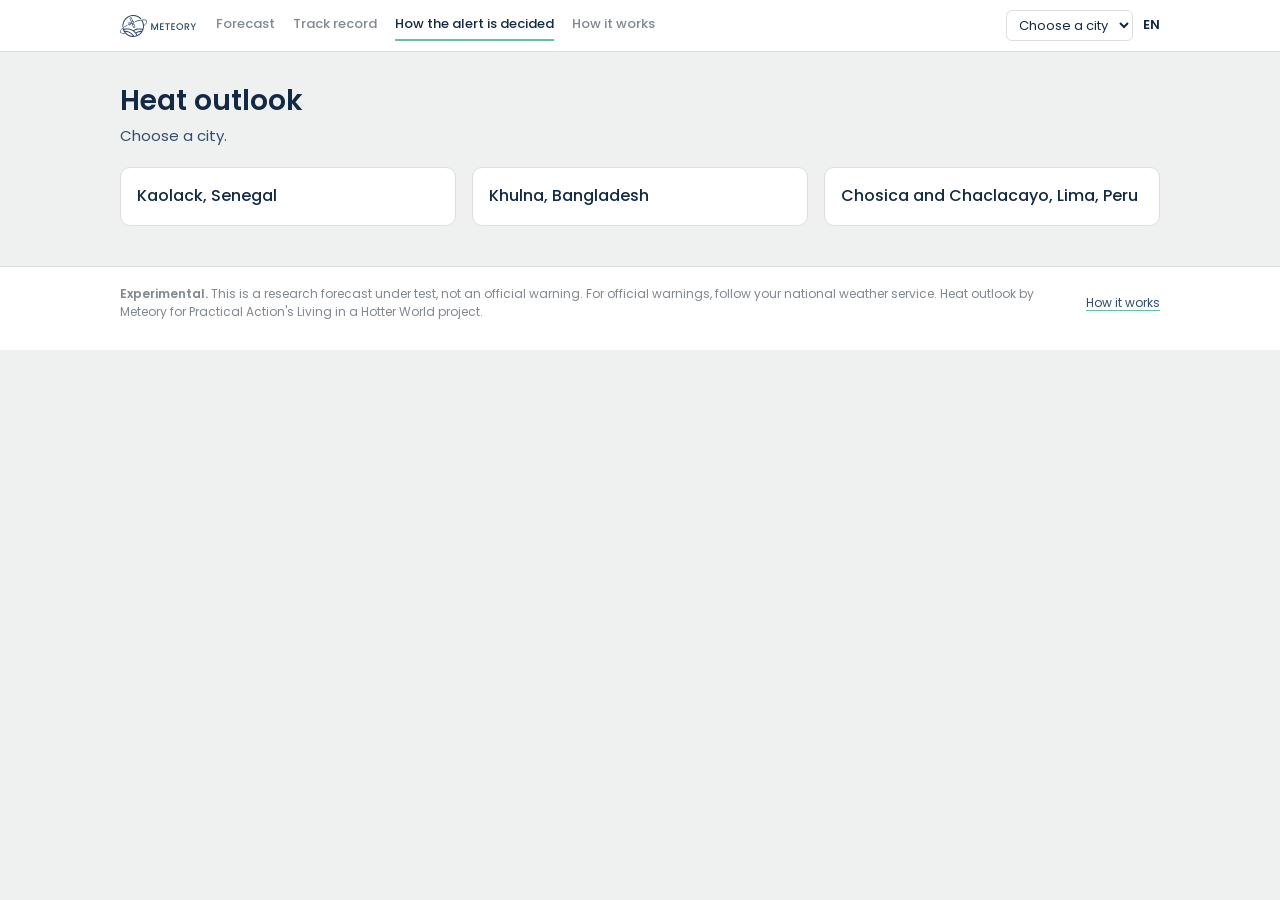
==== alert.html @ 5cb0f1b0 "🧭 heat dashboard: page How the alert is decided (week track, rule list, alert mail) (DL-10)" ====
<!doctype html>
<html lang="en">
<head>
<meta charset="utf-8">
<meta name="viewport" content="width=device-width, initial-scale=1">
<meta name="robots" content="noindex">
<title>Heat outlook · How the alert is decided</title>
<link rel="stylesheet" href="style.css">
<script type="module" src="js/alert.js"></script>
</head>
<body>
<header class="top"></header>
<main>
  <section class="intro">
    <span class="eyebrow" id="eyebrow"></span><span class="exp" data-i18n="experimental"></span>
    <h1 data-i18n="alert.title"></h1>
    <div class="sub" id="introtext"></div>
  </section>
  <div id="body" class="stack">
    <section class="panel">
      <span id="dayslabel" hidden data-i18n="alert.days"></span>
      <div class="days" id="days" role="group" aria-labelledby="dayslabel"></div>
      <div class="ctrl">
        <button type="button" id="prev" data-i18n="alert.prev"></button>
        <button type="button" id="next" data-i18n="alert.next"></button>
        <button type="button" id="play" class="primary" data-i18n="alert.play"></button>
        <span class="sep"></span>
        <span class="note" id="dayhint"></span>
      </div>
    </section>
    <section class="panel">
      <div class="tscroll" id="track"></div>
      <div class="sentence" id="sentence"></div>
      <p class="note" data-i18n="alert.track.note"></p>
    </section>
    <section class="panel" id="ladder"></section>
    <section class="panel mailbox" id="mail">
      <span class="ico" aria-hidden="true">✉</span>
      <div><h3 data-i18n="mail.title"></h3><p id="mailbody"></p></div>
    </section>
  </div>
</main>
<footer></footer>
</body>
</html>
---- style.css ----
/* Meteory tokens (EWS docs/style/meteory.css) and the dashboard components (EWS mock-ups, Nov 2026). */
@font-face { font-family: "Poppins"; font-weight: 400; src: url("assets/fonts/Poppins-Regular.ttf"); }
@font-face { font-family: "Poppins"; font-weight: 500; src: url("assets/fonts/Poppins-Medium.ttf"); }
@font-face { font-family: "Poppins"; font-weight: 600; src: url("assets/fonts/Poppins-SemiBold.ttf"); }
:root {
  --green-100:#62c39d; --green-60:#b7e9d5; --green-40:#c8ecde;
  --white:#fff; --grey-100:#808890; --cream-140:#b4b4b4; --cream-120:#dedede; --cream-100:#eff0f0;
  --blue-120:#0d1b2d; --blue-100:#142943; --blue-80:#233b57; --blue-60:#324c6b;
  --alert-green:#62c39d; --alert-yellow:#eab308; --alert-orange:#f97316; --alert-red:#ef4444; --alert-purple:#a855f7;
  --font:"Poppins","Helvetica Neue",Arial,sans-serif;
}
* { box-sizing: border-box; }
body { margin:0; font-family:var(--font); color:var(--blue-60); background:var(--cream-100); font-size:14px; line-height:1.55; -webkit-font-smoothing:antialiased; }
a { color:var(--blue-60); text-decoration-color:var(--green-100); text-underline-offset:3px; }
h1,h2,h3 { color:var(--blue-100); margin:0; line-height:1.2; }

/* page frame */
.top { background:var(--white); border-bottom:1px solid var(--cream-120); }
.top .in { max-width:1080px; margin:0 auto; padding:10px 20px; display:flex; align-items:center; gap:20px; flex-wrap:wrap; }
.logo { height:22px; }
.nav { display:flex; gap:18px; font-size:13px; font-weight:500; }
.nav a { text-decoration:none; color:var(--grey-100); padding:4px 0; border-bottom:2px solid transparent; }
.nav a.on { color:var(--blue-100); border-color:var(--green-100); }
.tools { margin-left:auto; display:flex; gap:10px; align-items:center; font-size:13px; }
select { font:inherit; color:var(--blue-100); border:1px solid var(--cream-120); border-radius:6px; padding:4px 8px; background:var(--white); }
.lang a { color:var(--grey-100); text-decoration:none; }
.lang b { color:var(--blue-100); font-weight:600; }
main { max-width:1080px; margin:0 auto; padding:24px 20px 40px; display:grid; gap:20px; }
main > * { min-width:0; }
.stack { display:grid; gap:20px; }
.stack > * { min-width:0; }
.eyebrow { font-size:11px; font-weight:500; text-transform:uppercase; letter-spacing:.175em; color:var(--grey-100); }
.exp { display:inline-block; margin-left:10px; font-size:10px; font-weight:600; letter-spacing:.1em; text-transform:uppercase; color:var(--blue-100); background:var(--white); border:1px dashed var(--blue-60); border-radius:9999px; padding:2px 9px; vertical-align:2px; }
.intro h1 { font-size:28px; font-weight:600; margin:8px 0 6px; }
.mark { background:linear-gradient(transparent 58%, var(--green-40) 58%, var(--green-40) 90%, transparent 90%); padding:0 .08em; }
.sub { color:var(--blue-60); font-size:15px; }
.fresh { font-size:12px; color:var(--grey-100); margin-top:6px; }
.fresh.stale { color:#8b1a1a; }
.error { color:#8b1a1a; font-size:15px; }
.ink { color:var(--blue-100); font-weight:600; }
.picker { display:grid; grid-template-columns:repeat(auto-fit, minmax(220px, 1fr)); gap:16px; }
.picker a { font-size:16px; font-weight:500; color:var(--blue-100); text-decoration:none; }
.picker a:hover { box-shadow:0 0 0 2px var(--green-100); }

/* official warning */
.official { background:var(--white); border:1px solid var(--cream-120); border-left:4px solid var(--blue-60); border-radius:0 6px 6px 0; padding:10px 14px; font-size:13px; display:flex; gap:10px; align-items:baseline; }
.official b { color:var(--blue-100); font-weight:600; white-space:nowrap; }
.official.active { border-left-color:var(--alert-red); background:#fffafa; }
.official .ttl { color:var(--blue-100); font-weight:500; }
.official .meta { font-size:12px; color:var(--grey-100); }
.official.active + .intro h1 { font-size:24px; }

/* badges (same as the daily report) */
.badge { display:inline-flex; align-items:center; border-radius:9999px; padding:2px 9px; font-size:10px; font-weight:600; text-transform:uppercase; letter-spacing:.1em; white-space:nowrap; }
.badge.muted { border:1px dashed var(--cream-140); color:var(--grey-100); }
.b-green  { background:var(--green-60); color:var(--blue-100); }
.b-yellow { background:#fef9c3; color:#7c5700; border:1px solid #fde047; }
.b-orange { background:#ffedd5; color:#7c3d00; border:1px solid #fdba74; }
.b-red    { background:#fee2e2; color:#8b1a1a; border:1px solid #fca5a5; }
.b-purple { background:#f3e8ff; color:#5b21b6; border:1px solid #d8b4fe; }

/* the strip */
.panel { background:var(--white); border:1px solid var(--cream-120); border-radius:10px; padding:16px; }
.striphead { display:grid; grid-template-columns:repeat(7, minmax(118px,1fr)); gap:8px; margin-bottom:6px; font-size:11px; color:var(--grey-100); }
.striphead div { border-top:2px solid var(--blue-60); padding-top:4px; }
.striphead div.later { border-top:2px dashed var(--cream-140); }
.strip { display:grid; grid-template-columns:repeat(7, minmax(118px,1fr)); gap:8px; }
.scroll { overflow-x:auto; padding-bottom:4px; }
.day { font:inherit; text-align:left; cursor:pointer; background:var(--white); border:1px solid var(--cream-120); border-top:6px solid var(--lv); border-radius:6px; padding:10px 10px 12px; display:flex; flex-direction:column; gap:3px; color:var(--blue-60); transition:box-shadow .15s; }
.day:hover { box-shadow:0 0 0 2px var(--cream-120); }
.day[aria-pressed="true"] { box-shadow:0 0 0 2px var(--blue-60); }
.day .dn { font-weight:600; color:var(--blue-100); }
.day .dd { font-size:12px; color:var(--grey-100); margin-top:-3px; }
.day .badge { align-self:flex-start; margin:4px 0 2px; }
.day .big { font-size:30px; font-weight:600; color:var(--blue-100); line-height:1.1; }
.day .lbl { font-size:11px; color:var(--grey-100); margin-top:-2px; }
.day .rng, .day .air { font-size:12px; }
.day.later { border-top-style:dashed; border-top-color:color-mix(in srgb, var(--lv) 55%, white); background:repeating-linear-gradient(135deg, #fff 0 6px, #f7f8f8 6px 12px); }
.day.past { filter:grayscale(1); }
.lv-green{--lv:var(--alert-green)} .lv-yellow{--lv:var(--alert-yellow)} .lv-orange{--lv:var(--alert-orange)} .lv-red{--lv:var(--alert-red)} .lv-purple{--lv:var(--alert-purple)}

/* tooltips */
.tip { position:relative; display:inline-grid; place-items:center; width:15px; height:15px; border-radius:50%; border:1px solid var(--cream-140); color:var(--grey-100); font-size:10px; font-weight:600; cursor:help; vertical-align:1px; margin-left:3px; background:var(--white); padding:0; font-family:inherit; }
.tip::after { content:attr(data-tip); position:absolute; bottom:calc(100% + 8px); left:50%; transform:translateX(-50%); width:240px; background:var(--blue-100); color:#fff; font-size:12px; font-weight:400; line-height:1.45; text-align:left; padding:8px 10px; border-radius:6px; display:none; pointer-events:none; z-index:5; text-transform:none; letter-spacing:0; max-width:calc(100vw - 40px); }
.tip:hover::after, .tip:focus::after { display:block; }   /* hidden boxes must not widen a phone page */

/* day detail */
.detail h2 { font-size:20px; font-weight:600; display:flex; gap:10px; align-items:center; flex-wrap:wrap; }
.detail .lead { margin:8px 0 14px; font-size:15px; color:var(--blue-80); max-width:760px; }
.dgrid { display:grid; grid-template-columns:1.5fr 1fr; gap:24px; }
@media (max-width:820px){ .dgrid { grid-template-columns:1fr; } }
.h3 { font-size:13px; font-weight:600; color:var(--blue-100); margin-bottom:6px; }
.chance { display:grid; grid-template-columns:72px 1fr 40px; gap:6px 10px; align-items:center; font-size:12px; }
.track { position:relative; height:12px; background:var(--cream-100); border-radius:3px; }
.fill { position:absolute; inset:0 auto 0 0; border-radius:3px; background:var(--lv); }
.cut { position:absolute; top:-4px; bottom:-4px; width:0; border-left:2px dashed var(--blue-60); }
.note { font-size:11px; color:var(--grey-100); margin-top:6px; }
table.nums { border-collapse:collapse; width:100%; font-size:13px; }
.nums th, .nums td { text-align:left; padding:6px 4px; border-bottom:1px solid var(--cream-120); }
.nums th { font-weight:500; color:var(--grey-100); font-size:11px; text-transform:uppercase; letter-spacing:.08em; }
.nums td b { color:var(--blue-100); font-weight:600; }
details { margin-top:12px; font-size:13px; }
summary { cursor:pointer; color:var(--blue-100); font-weight:500; }
.fam { display:flex; gap:16px; margin-top:6px; flex-wrap:wrap; }

/* lower cards */
.two { display:grid; grid-template-columns:1fr 1fr; gap:20px; }
@media (max-width:820px){ .two { grid-template-columns:1fr; } }
.card h3 { font-size:16px; font-weight:600; margin-bottom:10px; }
.yrow { display:grid; grid-template-columns:110px 1fr; gap:6px 12px; font-size:13px; align-items:center; }
.yrow .k { color:var(--grey-100); font-size:12px; }
.ok { margin-top:10px; display:inline-flex; gap:6px; align-items:center; font-weight:600; color:var(--blue-100); background:var(--green-40); border-radius:6px; padding:4px 10px; font-size:13px; }
.more { display:inline-block; margin-top:12px; font-weight:500; }
form { display:grid; gap:10px; font-size:13px; }
fieldset { border:0; padding:0; margin:0; display:flex; gap:6px 16px; flex-wrap:wrap; align-items:center; }
#sub-cities { display:flex; gap:6px 16px; flex-wrap:wrap; }
legend { font-size:12px; color:var(--grey-100); margin-bottom:4px; padding:0; }
.btn { font:inherit; font-weight:600; color:var(--white); background:var(--blue-100); border:0; border-radius:6px; padding:9px 16px; cursor:pointer; justify-self:start; }
.btn:hover { background:var(--blue-80); }
.todo { border:1px dashed var(--cream-140); background:transparent; }
.todo .rows { display:grid; grid-template-columns:repeat(4,1fr); gap:10px; margin-top:10px; }
@media (max-width:820px){ .todo .rows { grid-template-columns:1fr 1fr; } }
.todo .rows div { background:var(--white); border:1px solid var(--cream-120); border-radius:6px; padding:10px; font-size:12px; color:var(--grey-100); }
.todo .rows .badge { margin-bottom:6px; }

/* track record */
.seg { display:inline-flex; border:1px solid var(--cream-120); border-radius:9999px; overflow:hidden; background:var(--white); }
.seg button { font:inherit; font-size:12px; border:0; background:transparent; padding:5px 12px; color:var(--grey-100); cursor:pointer; }
.seg button[aria-pressed="true"] { background:var(--blue-100); color:var(--white); }
.controls { display:flex; gap:10px 18px; flex-wrap:wrap; margin-top:14px; align-items:center; font-size:12px; color:var(--grey-100); }
.stats { display:grid; grid-template-columns:repeat(3,1fr); gap:16px; }
@media (max-width:820px){ .stats { grid-template-columns:1fr; } }
.stat .n { font-size:40px; font-weight:600; color:var(--blue-100); line-height:1.1; }
.stat .n small { font-size:18px; font-weight:500; color:var(--grey-100); }
.stat .t { font-size:13px; margin-top:4px; }
.basis { font-size:12px; color:var(--grey-100); }
.tscroll { overflow-x:auto; }
#dbd svg { min-width:820px; display:block; }
#dbd .hov { cursor:pointer; }
.legend { display:flex; gap:8px 18px; flex-wrap:wrap; font-size:11px; color:var(--grey-100); margin-top:8px; align-items:center; }
.legend i { display:inline-block; width:16px; height:3px; vertical-align:middle; margin-right:5px; border-radius:2px; }
.legend .band { height:10px; background:#8dd6b9; opacity:.6; }
.legend b { color:var(--blue-100); }
.info { margin-top:12px; background:var(--cream-100); border-radius:6px; padding:10px 12px; font-size:13px; min-height:64px; }
table.sc { border-collapse:collapse; width:100%; font-size:12px; margin-top:10px; }
.sc th, .sc td { padding:6px 8px; border-bottom:1px solid var(--cream-120); text-align:right; white-space:nowrap; }
.sc th:first-child, .sc td:first-child { text-align:left; }
.sc thead th { font-weight:500; color:var(--grey-100); font-size:11px; }
.sc thead tr:first-child th { color:var(--blue-100); font-weight:600; border-bottom:0; }
.sc th.c { text-align:center; }
.sc tr.win td { background:#f7faf9; }

/* how it works */
.docs .panel h2 { font-size:18px; font-weight:600; margin-bottom:8px; }
.docs .panel p { max-width:760px; margin:0 0 8px; }

footer { border-top:1px solid var(--cream-120); background:var(--white); }
footer .in { max-width:1080px; margin:0 auto; padding:18px 20px 28px; font-size:12px; color:var(--grey-100); display:flex; gap:20px; flex-wrap:wrap; align-items:center; }
footer .in p { margin:0; flex:1 1 420px; }
footer .links { display:flex; gap:14px; }

/* how the alert is decided */
.days { display: flex; gap: 6px; overflow-x: auto; padding-bottom: 4px; }
.dchip { flex: 0 0 auto; min-width: 84px; text-align: left; background: var(--white); border: 1px solid var(--cream-120); border-top: 5px solid var(--lv, var(--cream-120)); border-radius: 6px; padding: 6px 8px; cursor: pointer; color: var(--blue-60); display: grid; gap: 1px; font: inherit; }
.dchip b { color: var(--blue-100); font-weight: 600; font-size: 13px; }
.dchip small { font-size: 11px; color: var(--grey-100); }
.dchip.measured { cursor: default; background: var(--cream-100); border-top-style: dashed; }
.dchip[aria-pressed="true"] { box-shadow: 0 0 0 2px var(--blue-60); }
.ctrl { display: flex; gap: 8px; align-items: center; flex-wrap: wrap; margin-top: 10px; }
.ctrl .sep { flex: 1; }
.ctrl button { font: inherit; border: 1px solid var(--cream-120); background: var(--white); color: var(--blue-100); border-radius: 6px; padding: 5px 12px; cursor: pointer; font-weight: 500; }
.ctrl button.primary { background: var(--blue-100); color: var(--white); border-color: var(--blue-100); }
#track svg { display: block; width: 100%; }
#track .hit { cursor: pointer; }
.sentence { margin-top: 10px; background: var(--cream-100); border-radius: 6px; padding: 10px 12px; font-size: 14px; color: var(--blue-100); }
.mv { display: inline-block; font-size: 11px; font-weight: 600; background: var(--blue-100); color: var(--white); border-radius: 9999px; padding: 0 7px; margin-right: 2px; }
.ladder { display: grid; }
.step { display: grid; grid-template-columns: 28px minmax(0, 1fr) auto; gap: 4px 12px; padding: 10px 0; border-bottom: 1px solid var(--cream-120); align-items: start; }
.step .n { width: 24px; height: 24px; border-radius: 50%; display: grid; place-items: center; font-size: 12px; font-weight: 600; background: var(--cream-100); color: var(--grey-100); }
.step h3 { font-size: 14px; font-weight: 600; }
.step p { margin: 2px 0 0; font-size: 13px; max-width: 70ch; }
.step.off h3, .step.off p { color: var(--grey-100); }
.step.changed { background: var(--cream-100); border-radius: 8px; padding-inline: 8px; border-bottom-color: transparent; margin-block: 2px; }
.step.changed .n { background: var(--blue-100); color: var(--white); }
.step .dir { margin-left: 10px; font-size: 11px; font-weight: 600; color: var(--blue-100); border: 1px solid var(--blue-100); border-radius: 9999px; padding: 0 8px; white-space: nowrap; }
.step.down .dir { border-style: dashed; }
.step .res { display: flex; gap: 6px; align-items: center; white-space: nowrap; font-size: 12px; color: var(--grey-100); }
.step.final { background: var(--cream-100); border-radius: 8px; padding-inline: 8px; margin-top: 6px; border-bottom: 0; }
.mailbox { display: grid; grid-template-columns: auto minmax(0, 1fr); gap: 4px 12px; align-items: start; }
.mailbox .ico { width: 28px; height: 28px; border-radius: 6px; display: grid; place-items: center; background: var(--green-40); color: var(--blue-100); font-weight: 600; }
.mailbox h3 { font-size: 15px; font-weight: 600; }
.mailbox p { margin: 2px 0 0; }
.detail .why { margin: -6px 0 12px; font-size: 13px; }
@media (max-width: 600px) { .step { grid-template-columns: 28px minmax(0, 1fr); } .step .res { grid-column: 2; } }
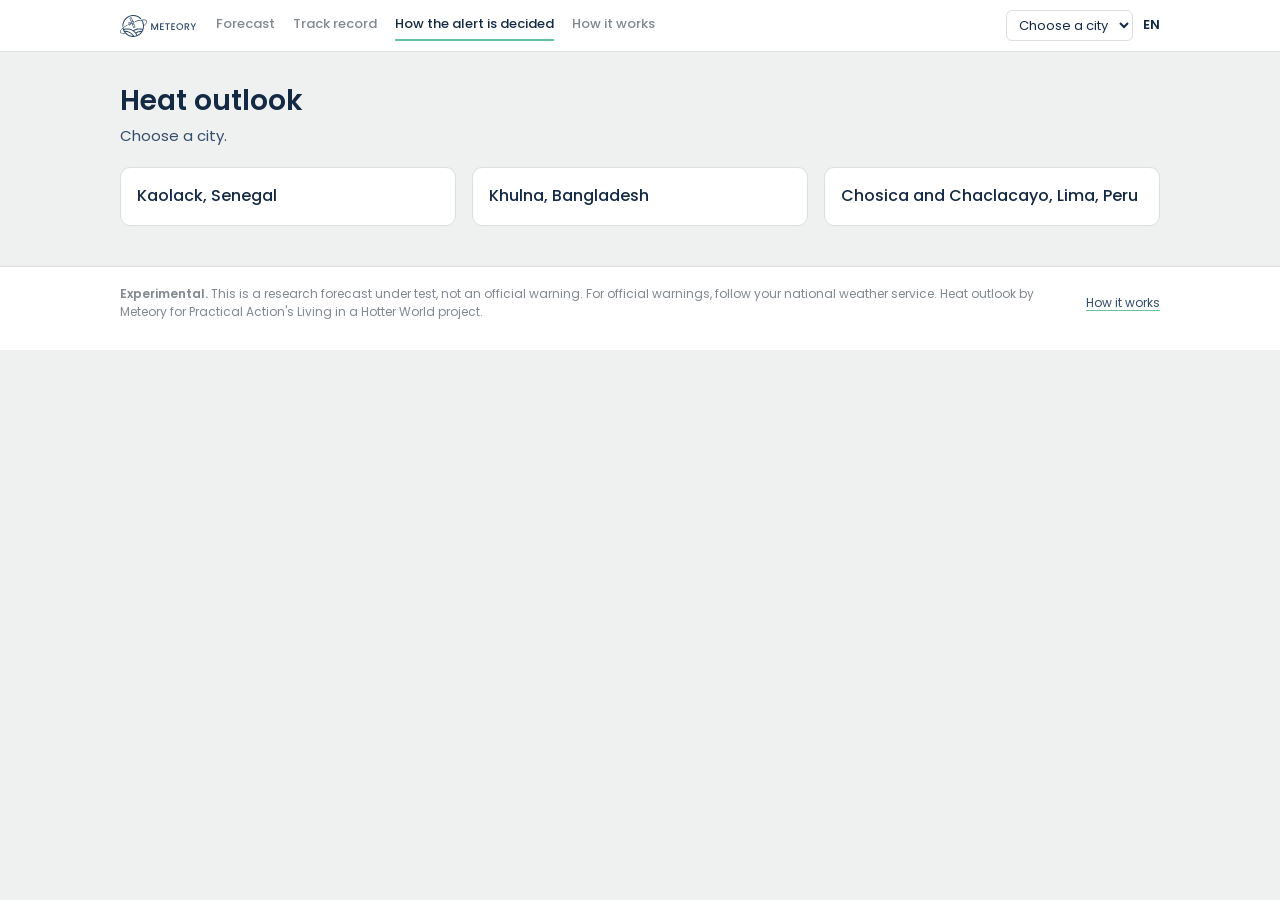
==== commit 5c0c8a74: "♿ heat dashboard: alert page keeps keyboard focus, shows measurement gaps, checks the steps match th" ====
--- a/alert.html
+++ b/alert.html
@@ -30,7 +30,7 @@
     </section>
     <section class="panel">
       <div class="tscroll" id="track"></div>
-      <div class="sentence" id="sentence"></div>
+      <div class="sentence" id="sentence" aria-live="polite"></div>
       <p class="note" data-i18n="alert.track.note"></p>
     </section>
     <section class="panel" id="ladder"></section>
--- a/style.css
+++ b/style.css
@@ -10,6 +10,7 @@
   --font:"Poppins","Helvetica Neue",Arial,sans-serif;
 }
 * { box-sizing: border-box; }
+[hidden] { display: none !important; }
 body { margin:0; font-family:var(--font); color:var(--blue-60); background:var(--cream-100); font-size:14px; line-height:1.55; -webkit-font-smoothing:antialiased; }
 a { color:var(--blue-60); text-decoration-color:var(--green-100); text-underline-offset:3px; }
 h1,h2,h3 { color:var(--blue-100); margin:0; line-height:1.2; }
@@ -160,7 +161,7 @@
 footer .links { display:flex; gap:14px; }
 
 /* how the alert is decided */
-.days { display: flex; gap: 6px; overflow-x: auto; padding-bottom: 4px; }
+.days { display: flex; gap: 6px; overflow-x: auto; padding: 2px 2px 4px; }   /* side padding keeps the selected outline inside the scroller */
 .dchip { flex: 0 0 auto; min-width: 84px; text-align: left; background: var(--white); border: 1px solid var(--cream-120); border-top: 5px solid var(--lv, var(--cream-120)); border-radius: 6px; padding: 6px 8px; cursor: pointer; color: var(--blue-60); display: grid; gap: 1px; font: inherit; }
 .dchip b { color: var(--blue-100); font-weight: 600; font-size: 13px; }
 .dchip small { font-size: 11px; color: var(--grey-100); }
@@ -169,6 +170,7 @@
 .ctrl { display: flex; gap: 8px; align-items: center; flex-wrap: wrap; margin-top: 10px; }
 .ctrl .sep { flex: 1; }
 .ctrl button { font: inherit; border: 1px solid var(--cream-120); background: var(--white); color: var(--blue-100); border-radius: 6px; padding: 5px 12px; cursor: pointer; font-weight: 500; }
+.ctrl button:disabled { opacity: .45; cursor: default; }
 .ctrl button.primary { background: var(--blue-100); color: var(--white); border-color: var(--blue-100); }
 #track svg { display: block; width: 100%; }
 #track .hit { cursor: pointer; }
